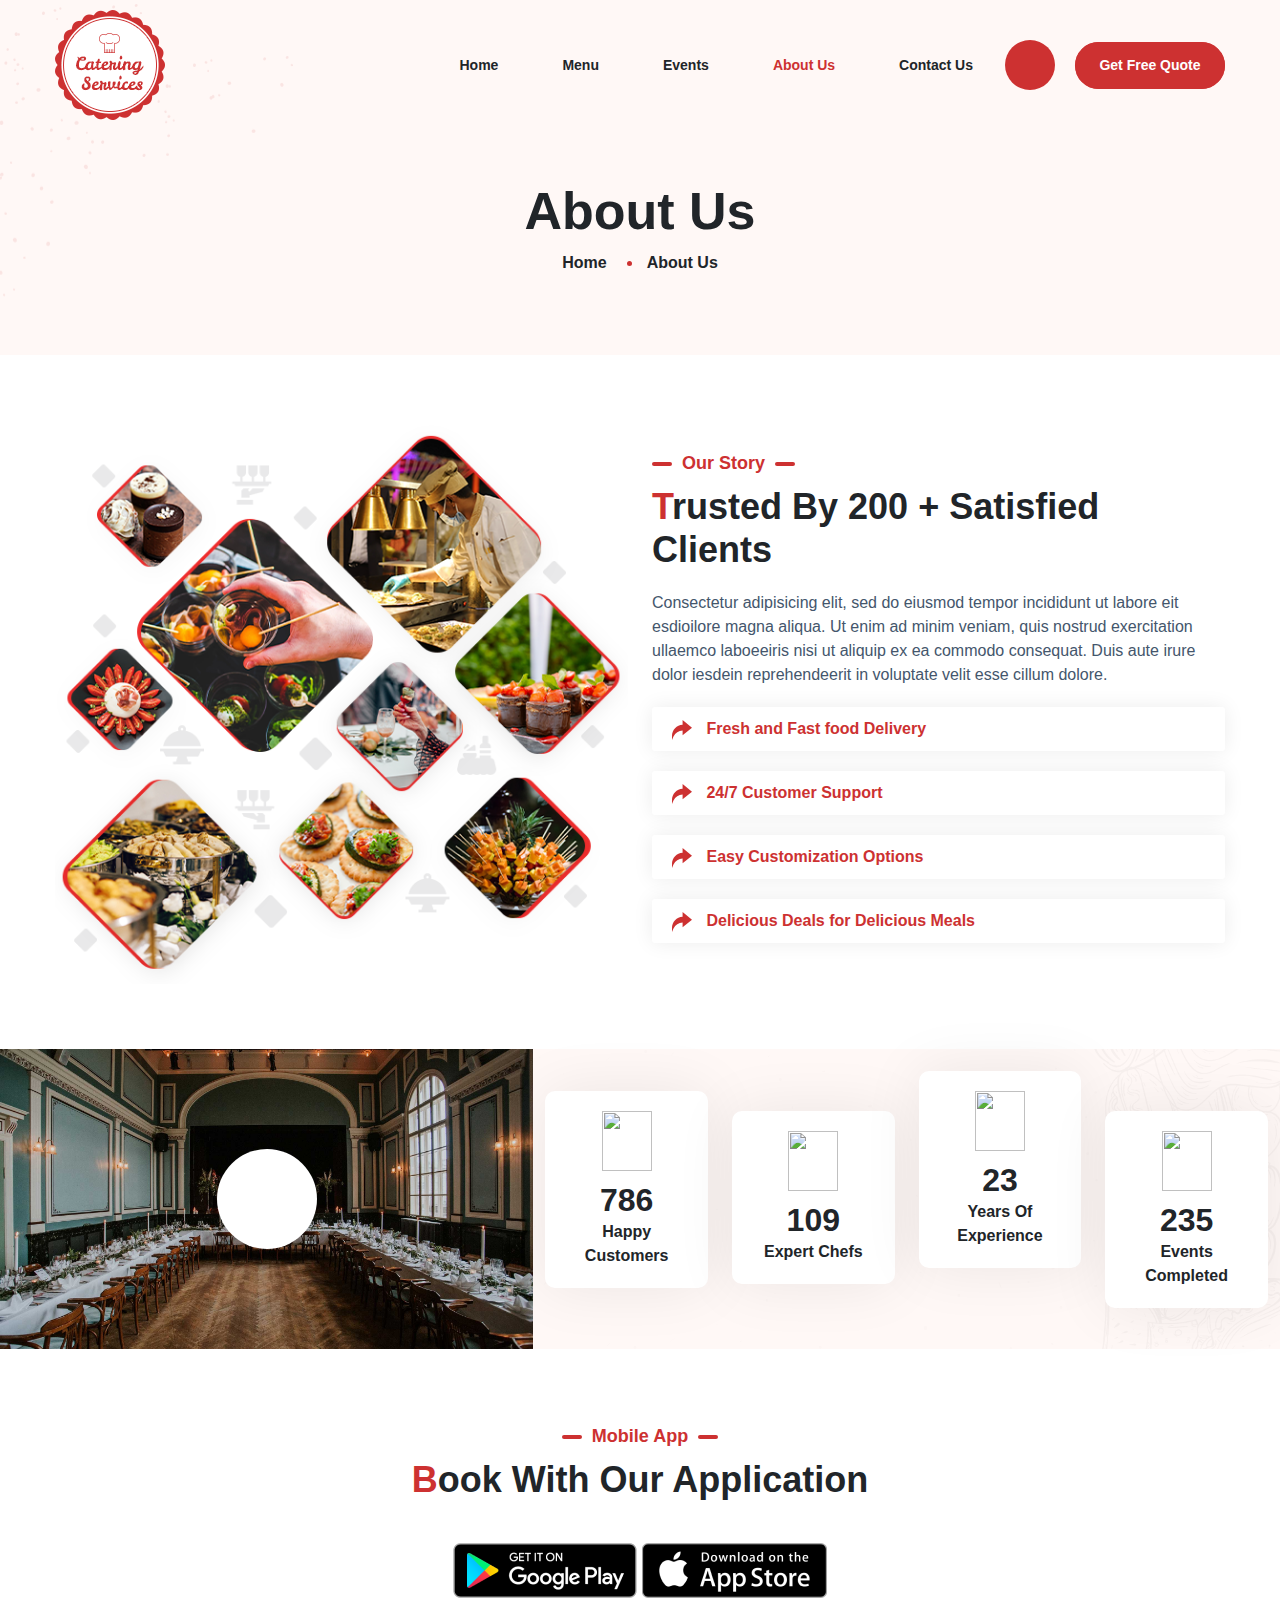
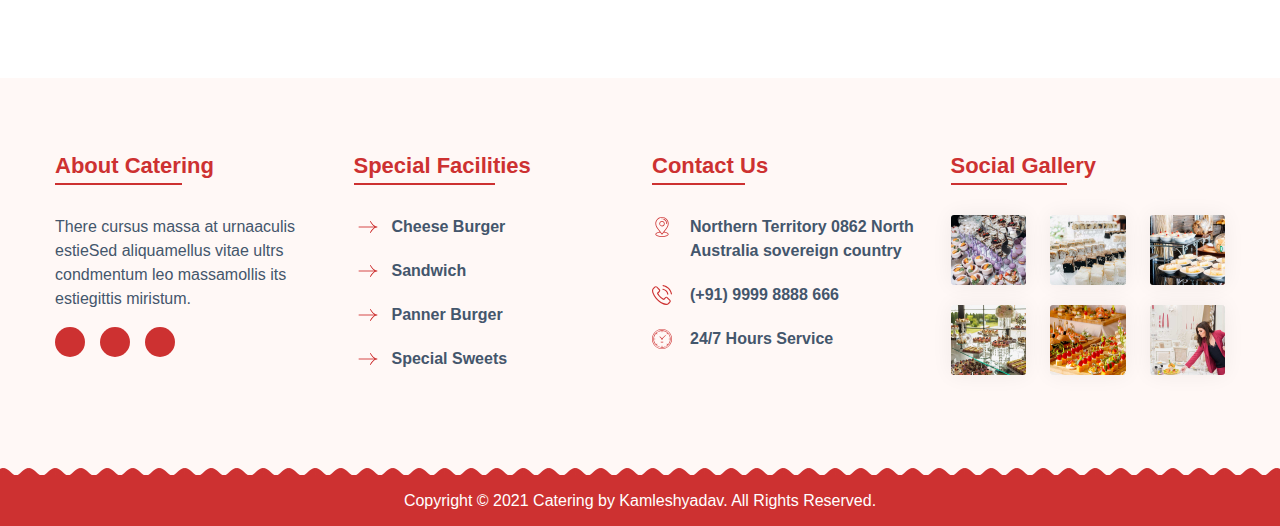
==== about.html @ a08951d5 "undo" ====
<!DOCTYPE html>
<!--
Template Name: Catering HTML Template 
Version: 1.0.0
Author: Kamleshyadav
Website: https://www.pixelnx.com/
Purchase: http://themeforest.net/user/kamleshyadav
-->
<!--[if IE 8]> <html lang="en" class="ie8 no-js"> <![endif]-->
<!--[if IE 9]> <html lang="en" class="ie9 no-js"> <![endif]-->
<!--[if !IE]><!-->
<html lang="zxx">
  <!--<![endif]-->
  <!-- Begin Head -->

  <!-- Mirrored from kamleshyadav.com/html/catering/catering/main/about.html by HTTrack Website Copier/3.x [XR&CO'2017], Mon, 31 Jul 2023 21:45:36 GMT -->
  <head>
    <meta charset="utf-8" />
    <meta
      name="viewport"
      content="width=device-width, initial-scale=1, shrink-to-fit=no"
    />
    <link rel="stylesheet" href="../assets/css/animate.css" />
    <link rel="stylesheet" href="../assets/css/bootstrap.min.css" />
    <link rel="stylesheet" href="../assets/css/magnific-popup.min.css" />
    <link rel="stylesheet" href="../assets/css/nice-select.min.css" />
    <link rel="stylesheet" href="../assets/css/font-awesome.css" />
    <link rel="stylesheet" href="../assets/css/swiper.min.css" />
    <link rel="stylesheet" href="../assets/css/font.css" />
    <link rel="stylesheet" href="../assets/css/main-style.css" />

    <link rel="stylesheet" id="color-change" type="text/css" href="#" />

    <link
      rel="shortcut icon"
      type="image/ico"
      href="../../../../../external.html?link=http://kamleshyadav.com/html/catering/catering/assets/images/main/favicon.ico"
    />
    <title>Catering HTML Template</title>
  </head>

  <body>
    <!-- Preloader Start -->
    <div class="cat-preloader">
      <div class="cat-preloader-inner">
        <img src="../assets/images/main/loader.gif" alt="loader" />
      </div>
    </div>

    <!-- Search Box -->
    <div class="search-box">
      <div class="search-box-container">
        <a href="javascript:void(0);" class="close-btn">
          <svg
            viewBox="0 0 413.348 413.348"
            xmlns="../../../../../external.html?link=http://www.w3.org/2000/svg"
          >
            <path
              d="m413.348 24.354-24.354-24.354-182.32 182.32-182.32-182.32-24.354 24.354 182.32 182.32-182.32 182.32 24.354 24.354 182.32-182.32 182.32 182.32 24.354-24.354-182.32-182.32z"
            />
          </svg>
        </a>
        <div class="search-bar-inner">
          <input type="text" placeholder="Search here..." />
          <button type="submit"><i class="fa fa-search"></i></button>
        </div>
      </div>
    </div>

    <!-- Header Start -->
    <header>
      <div class="header-wrapper">
        <div class="container">
          <div class="row">
            <div class="col-xl-2 col-lg-3 col-md-3 col-sm-4 col-4">
              <div class="cat-logo-wrapper">
                <a href="index.html">
                  <img src="../assets/images/main/logo.png" alt="" />
                </a>
              </div>
            </div>
            <div class="col-xl-10 col-lg-9 col-md-9 col-sm-8 col-8">
              <div class="main-menu-container">
                <!-- Header Menus -->
                <div class="main-menu">
                  <ul>
                    <li>
                      <a href="index.html">Home</a>
                    </li>
                    <li>
                      <a href="menu.html">Menu</a>
                    </li>
                    <li><a href="event.html">Events</a></li>
                    <li><a href="about.html">About Us</a></li>
                    <!-- <li class="has-sub-menu">
                                        <a href="javascript:void(0);">Pages</a>
                                        <ul class="sub-menu">
                                            <li><a href="faq.html">Faq's</a></li>
                                            <li><a href="error.html">404</a></li>
                                        </ul>
                                    </li> -->
                    <li><a href="contact.html">Contact Us</a></li>
                  </ul>
                </div>
                <div class="menu-btn-wrap">
                  <a href="javascript:void(0);" class="search-btn">
                    <img
                      src="../../../../../external.html?link=http://kamleshyadav.com/html/catering/catering/assets/images/main/search.svg"
                      alt=""
                    />
                  </a>
                  <a href="javascript:void(0);" class="menu-btn">
                    <span></span>
                    <span></span>
                    <span></span>
                  </a>
                </div>
                <a href="contact.html" class="cat-btn header-btn">
                  Get Free Quote
                </a>
              </div>
            </div>
          </div>
        </div>
      </div>
    </header>

    <div class="cat-main-wrapper">
      <!-- Page Title Section -->
      <section class="cat-page-title-section">
        <div class="container">
          <div class="row">
            <div class="col-xl-12 col-lg-12 col-md-12 col-sm-12 col-12">
              <div class="cat-page-title">
                <h1>About Us</h1>
                <ul>
                  <li>
                    <a href="index.html">Home</a>
                  </li>
                  <li>About Us</li>
                </ul>
              </div>
            </div>
          </div>
        </div>
      </section>

      <!-- Story -->
      <section class="cat-about-wrapper cat-section-spacer">
        <div class="container">
          <div class="row align-items-center">
            <div class="col-xl-6 col-lg-6 col-md-12 col-sm-12 col-12">
              <div class="cat-story-img">
                <img src="../assets/images/main/story.png" alt="" />
              </div>
            </div>
            <div class="col-xl-6 col-lg-6 col-md-12 col-sm-12 col-12">
              <div class="cat-story-info">
                <div class="cat-heading-wrapper">
                  <h4>Our Story</h4>
                  <h2>Trusted By 200 + satisfied clients</h2>
                </div>
                <p class="mb-3">
                  Consectetur adipisicing elit, sed do eiusmod tempor incididunt
                  ut labore eit esdioilore magna aliqua. Ut enim ad minim
                  veniam, quis nostrud exercitation ullaemco laboeeiris nisi ut
                  aliquip ex ea commodo consequat. Duis aute irure dolor iesdein
                  reprehendeerit in voluptate velit esse cillum dolore.
                </p>
                <ul class="cat-story-list">
                  <li>
                    <span>
                      <svg
                        enable-background="new 0 0 512 512"
                        viewBox="0 0 512 512"
                        xmlns="../../../../../external.html?link=http://www.w3.org/2000/svg"
                      >
                        <g>
                          <path
                            d="m271.176 121.396c-150.205 7.822-271 132.495-271 284.604v106l37.925-88.29c44.854-89.692 133.847-147.041 233.075-152.314v121.318l240.648-196.714-240.648-196z"
                          />
                        </g>
                      </svg>
                    </span>
                    Fresh and Fast food Delivery
                  </li>
                  <li>
                    <span>
                      <svg
                        enable-background="new 0 0 512 512"
                        viewBox="0 0 512 512"
                        xmlns="../../../../../external.html?link=http://www.w3.org/2000/svg"
                      >
                        <g>
                          <path
                            d="m271.176 121.396c-150.205 7.822-271 132.495-271 284.604v106l37.925-88.29c44.854-89.692 133.847-147.041 233.075-152.314v121.318l240.648-196.714-240.648-196z"
                          />
                        </g>
                      </svg>
                    </span>
                    24/7 Customer Support
                  </li>
                  <li>
                    <span>
                      <svg
                        enable-background="new 0 0 512 512"
                        viewBox="0 0 512 512"
                        xmlns="../../../../../external.html?link=http://www.w3.org/2000/svg"
                      >
                        <g>
                          <path
                            d="m271.176 121.396c-150.205 7.822-271 132.495-271 284.604v106l37.925-88.29c44.854-89.692 133.847-147.041 233.075-152.314v121.318l240.648-196.714-240.648-196z"
                          />
                        </g>
                      </svg>
                    </span>
                    Easy Customization Options
                  </li>
                  <li>
                    <span>
                      <svg
                        enable-background="new 0 0 512 512"
                        viewBox="0 0 512 512"
                        xmlns="../../../../../external.html?link=http://www.w3.org/2000/svg"
                      >
                        <g>
                          <path
                            d="m271.176 121.396c-150.205 7.822-271 132.495-271 284.604v106l37.925-88.29c44.854-89.692 133.847-147.041 233.075-152.314v121.318l240.648-196.714-240.648-196z"
                          />
                        </g>
                      </svg>
                    </span>
                    Delicious Deals for Delicious Meals
                  </li>
                </ul>
              </div>
            </div>
          </div>
        </div>
      </section>

      <!-- Video -->
      <section class="cat-video-wrapper has-bg">
        <div class="container-fluid">
          <div class="row align-items-center">
            <div class="col-xl-5 col-lg-5 col-md-12 col-sm-12 col-12 p-0">
              <div class="cat-story-video cat-main-video">
                <img
                  class="video-img"
                  src="../assets/images/main/banner-bg.jpg"
                  alt=""
                />
                <div class="cat-play-btn">
                  <a
                    class="popup-youtube"
                    rel="external"
                    href="../../../../../external.html?link=https://www.youtube.com/watch?v=jKabrDJW2EU"
                  >
                    <i class="fa fa-play" aria-hidden="true"></i>
                  </a>
                  <div class="btn-wave"></div>
                </div>
              </div>
            </div>
            <div class="col-xl-7 col-lg-7 col-md-12 col-sm-12 col-12">
              <div class="cat-counter-info">
                <div class="cat-counter-wrap">
                  <div class="row">
                    <div
                      class="col-xl-3 col-lg-6 col-md-6 col-sm-6 col-6 counter1"
                    >
                      <div class="cat-counter-section">
                        <div class="cat-counter-section-inner">
                          <span>
                            <img
                              src="../../../../../external.html?link=http://kamleshyadav.com/html/catering/catering/assets/images/main/c1.svg"
                              alt=""
                            />
                          </span>
                          <h4>786</h4>
                          <p>Happy Customers</p>
                        </div>
                      </div>
                    </div>
                    <div
                      class="col-xl-3 col-lg-6 col-md-6 col-sm-6 col-6 counter2"
                    >
                      <div class="cat-counter-section">
                        <div class="cat-counter-section-inner">
                          <span>
                            <img
                              src="../../../../../external.html?link=http://kamleshyadav.com/html/catering/catering/assets/images/main/c2.svg"
                              alt=""
                            />
                          </span>
                          <h4>109</h4>
                          <p>Expert Chefs</p>
                        </div>
                      </div>
                    </div>
                    <div
                      class="col-xl-3 col-lg-6 col-md-6 col-sm-6 col-6 counter3"
                    >
                      <div class="cat-counter-section">
                        <div class="cat-counter-section-inner">
                          <span>
                            <img
                              src="../../../../../external.html?link=http://kamleshyadav.com/html/catering/catering/assets/images/main/c3.svg"
                              alt=""
                            />
                          </span>
                          <h4>23</h4>
                          <p>Years Of Experience</p>
                        </div>
                      </div>
                    </div>
                    <div
                      class="col-xl-3 col-lg-6 col-md-6 col-sm-6 col-6 counter4"
                    >
                      <div class="cat-counter-section">
                        <div class="cat-counter-section-inner">
                          <span>
                            <img
                              src="../../../../../external.html?link=http://kamleshyadav.com/html/catering/catering/assets/images/main/c4.svg"
                              alt=""
                            />
                          </span>
                          <h4>235</h4>
                          <p>Events Completed</p>
                        </div>
                      </div>
                    </div>
                  </div>
                </div>
              </div>
            </div>
          </div>
        </div>
      </section>

      <!-- Mobile App Section -->
      <section class="cat-mobile-section cat-section-spacer-equal relative">
        <div class="top-left-shap bouncing">
          <img src="../assets/images/main/shap/03.png" alt="" />
        </div>
        <div class="top-right-shap bouncing">
          <img src="../assets/images/main/shap/01.png" alt="" />
        </div>
        <div class="container">
          <div class="row">
            <div class="col-xl-12 col-lg-12 col-md-12 col-sm-12 col-12">
              <div class="cat-heading-wrapper">
                <h4>Mobile App</h4>
                <h2>Book With Our Application</h2>
              </div>
            </div>
            <div class="col-xl-12 col-lg-12 col-md-12 col-sm-12 col-12">
              <div class="cat-monile-app-info">
                <div class="cat-store-imgs">
                  <img src="../assets/images/main/playstore.png" alt="" />
                  <img src="../assets/images/main/apple.png" alt="" />
                </div>
              </div>
            </div>
          </div>
        </div>
      </section>
    </div>

    <footer class="main-footer">
      <div class="cat-footer-wrapper relative">
        <div class="top-left-shap bouncing">
          <img src="../assets/images/main/shap/02.png" alt="" />
        </div>
        <div class="top-right-shap bouncing">
          <img src="../assets/images/main/shap/04.png" alt="" />
        </div>
        <div class="container">
          <div class="row">
            <div class="col-xl-3 col-lg-3 col-md-6 col-12">
              <div class="cat-widget cat-foot-about">
                <h4 class="footer-title">About Catering</h4>
                <p>
                  There cursus massa at urnaaculis estieSed aliquamellus vitae
                  ultrs condmentum leo massamollis its estiegittis miristum.
                </p>
                <ul class="cat-footer-social">
                  <li>
                    <a href="javascript:void(0);"
                      ><i class="fa fa-facebook-f"></i
                    ></a>
                  </li>
                  <li>
                    <a href="javascript:void(0);"
                      ><i class="fa fa-twitter"></i
                    ></a>
                  </li>
                  <li>
                    <a href="javascript:void(0);"
                      ><i class="fa fa-instagram"></i
                    ></a>
                  </li>
                </ul>
              </div>
            </div>
            <div class="col-xl-3 col-lg-3 col-md-6 col-12">
              <div class="cat-widget cat-foot-menu">
                <h4 class="footer-title">Special Facilities</h4>
                <div class="footer-menu">
                  <ul>
                    <li>
                      <a href="javascript:void(0);">
                        <span>
                          <svg
                            xmlns="http://www.w3.org/2000/svg"
                            xmlns:xlink="http://www.w3.org/1999/xlink"
                            x="0px"
                            y="0px"
                            width="28"
                            height="18"
                            viewBox="0 0 28 18"
                            xml:space="preserve"
                          >
                            <path
                              d="M27.6,8.5c-5.5,0-9.5-8.1-9.5-8.2C17.9,0,17.7,0,17.5,0.1c-0.2,0.1-0.3,0.4-0.1,0.7c0.1,0.3,2.7,5.5,6.7,7.7H0.4C0.2,8.5,0,8.7,0,9c0,0.3,0.2,0.5,0.4,0.5h23.7c-4,2.2-6.6,7.4-6.7,7.7c-0.1,0.2,0,0.5,0.1,0.7c0.2,0.1,0.4,0.1,0.6-0.2c0-0.1,4.1-8.2,9.5-8.2C27.8,9.5,28,9.3,28,9C28,8.7,27.8,8.5,27.6,8.5z"
                            ></path>
                            <path
                              d="M27.6,8.5c-5.5,0-9.5-8.1-9.5-8.2C17.9,0,17.7,0,17.5,0.1c-0.2,0.1-0.3,0.4-0.1,0.7c0.1,0.3,2.7,5.5,6.7,7.7H0.4C0.2,8.5,0,8.7,0,9c0,0.3,0.2,0.5,0.4,0.5h23.7c-4,2.2-6.6,7.4-6.7,7.7c-0.1,0.2,0,0.5,0.1,0.7c0.2,0.1,0.4,0.1,0.6-0.2c0-0.1,4.1-8.2,9.5-8.2C27.8,9.5,28,9.3,28,9C28,8.7,27.8,8.5,27.6,8.5z"
                            ></path>
                          </svg>
                        </span>
                        <p>Cheese Burger</p>
                      </a>
                    </li>
                    <li>
                      <a href="javascript:void(0);">
                        <span>
                          <svg
                            xmlns="http://www.w3.org/2000/svg"
                            xmlns:xlink="http://www.w3.org/1999/xlink"
                            x="0px"
                            y="0px"
                            width="28"
                            height="18"
                            viewBox="0 0 28 18"
                            xml:space="preserve"
                          >
                            <path
                              d="M27.6,8.5c-5.5,0-9.5-8.1-9.5-8.2C17.9,0,17.7,0,17.5,0.1c-0.2,0.1-0.3,0.4-0.1,0.7c0.1,0.3,2.7,5.5,6.7,7.7H0.4C0.2,8.5,0,8.7,0,9c0,0.3,0.2,0.5,0.4,0.5h23.7c-4,2.2-6.6,7.4-6.7,7.7c-0.1,0.2,0,0.5,0.1,0.7c0.2,0.1,0.4,0.1,0.6-0.2c0-0.1,4.1-8.2,9.5-8.2C27.8,9.5,28,9.3,28,9C28,8.7,27.8,8.5,27.6,8.5z"
                            ></path>
                            <path
                              d="M27.6,8.5c-5.5,0-9.5-8.1-9.5-8.2C17.9,0,17.7,0,17.5,0.1c-0.2,0.1-0.3,0.4-0.1,0.7c0.1,0.3,2.7,5.5,6.7,7.7H0.4C0.2,8.5,0,8.7,0,9c0,0.3,0.2,0.5,0.4,0.5h23.7c-4,2.2-6.6,7.4-6.7,7.7c-0.1,0.2,0,0.5,0.1,0.7c0.2,0.1,0.4,0.1,0.6-0.2c0-0.1,4.1-8.2,9.5-8.2C27.8,9.5,28,9.3,28,9C28,8.7,27.8,8.5,27.6,8.5z"
                            ></path>
                          </svg>
                        </span>
                        <p>Sandwich</p>
                      </a>
                    </li>
                    <li>
                      <a href="javascript:void(0);">
                        <span>
                          <svg
                            xmlns="http://www.w3.org/2000/svg"
                            xmlns:xlink="http://www.w3.org/1999/xlink"
                            x="0px"
                            y="0px"
                            width="28"
                            height="18"
                            viewBox="0 0 28 18"
                            xml:space="preserve"
                          >
                            <path
                              d="M27.6,8.5c-5.5,0-9.5-8.1-9.5-8.2C17.9,0,17.7,0,17.5,0.1c-0.2,0.1-0.3,0.4-0.1,0.7c0.1,0.3,2.7,5.5,6.7,7.7H0.4C0.2,8.5,0,8.7,0,9c0,0.3,0.2,0.5,0.4,0.5h23.7c-4,2.2-6.6,7.4-6.7,7.7c-0.1,0.2,0,0.5,0.1,0.7c0.2,0.1,0.4,0.1,0.6-0.2c0-0.1,4.1-8.2,9.5-8.2C27.8,9.5,28,9.3,28,9C28,8.7,27.8,8.5,27.6,8.5z"
                            ></path>
                            <path
                              d="M27.6,8.5c-5.5,0-9.5-8.1-9.5-8.2C17.9,0,17.7,0,17.5,0.1c-0.2,0.1-0.3,0.4-0.1,0.7c0.1,0.3,2.7,5.5,6.7,7.7H0.4C0.2,8.5,0,8.7,0,9c0,0.3,0.2,0.5,0.4,0.5h23.7c-4,2.2-6.6,7.4-6.7,7.7c-0.1,0.2,0,0.5,0.1,0.7c0.2,0.1,0.4,0.1,0.6-0.2c0-0.1,4.1-8.2,9.5-8.2C27.8,9.5,28,9.3,28,9C28,8.7,27.8,8.5,27.6,8.5z"
                            ></path>
                          </svg>
                        </span>
                        <p>Panner Burger</p>
                      </a>
                    </li>
                    <li>
                      <a href="javascript:void(0);">
                        <span>
                          <svg
                            xmlns="http://www.w3.org/2000/svg"
                            xmlns:xlink="http://www.w3.org/1999/xlink"
                            x="0px"
                            y="0px"
                            width="28"
                            height="18"
                            viewBox="0 0 28 18"
                            xml:space="preserve"
                          >
                            <path
                              d="M27.6,8.5c-5.5,0-9.5-8.1-9.5-8.2C17.9,0,17.7,0,17.5,0.1c-0.2,0.1-0.3,0.4-0.1,0.7c0.1,0.3,2.7,5.5,6.7,7.7H0.4C0.2,8.5,0,8.7,0,9c0,0.3,0.2,0.5,0.4,0.5h23.7c-4,2.2-6.6,7.4-6.7,7.7c-0.1,0.2,0,0.5,0.1,0.7c0.2,0.1,0.4,0.1,0.6-0.2c0-0.1,4.1-8.2,9.5-8.2C27.8,9.5,28,9.3,28,9C28,8.7,27.8,8.5,27.6,8.5z"
                            ></path>
                            <path
                              d="M27.6,8.5c-5.5,0-9.5-8.1-9.5-8.2C17.9,0,17.7,0,17.5,0.1c-0.2,0.1-0.3,0.4-0.1,0.7c0.1,0.3,2.7,5.5,6.7,7.7H0.4C0.2,8.5,0,8.7,0,9c0,0.3,0.2,0.5,0.4,0.5h23.7c-4,2.2-6.6,7.4-6.7,7.7c-0.1,0.2,0,0.5,0.1,0.7c0.2,0.1,0.4,0.1,0.6-0.2c0-0.1,4.1-8.2,9.5-8.2C27.8,9.5,28,9.3,28,9C28,8.7,27.8,8.5,27.6,8.5z"
                            ></path>
                          </svg>
                        </span>
                        <p>Special Sweets</p>
                      </a>
                    </li>
                  </ul>
                </div>
              </div>
            </div>
            <div class="col-xl-3 col-lg-3 col-md-6 col-12">
              <div class="cat-widget cat-foot-menu">
                <h4 class="footer-title">Contact Us</h4>
                <div class="footer-menu contact-menu">
                  <ul>
                    <li>
                      <a href="javascript:void(0);">
                        <span>
                          <svg
                            version="1.1"
                            xmlns="http://www.w3.org/2000/svg"
                            xmlns:xlink="http://www.w3.org/1999/xlink"
                            x="0px"
                            y="0px"
                            viewBox="0 0 511.999 511.999"
                            xml:space="preserve"
                          >
                            <g>
                              <g>
                                <path
                                  d="M256.98,40.005c-5.53-0.04-10.04,4.41-10.08,9.93c-0.04,5.52,4.4,10.03,9.93,10.07c5.52,0.04,10.03-4.4,10.07-9.92
                                                                C266.94,44.565,262.5,40.055,256.98,40.005z"
                                />
                              </g>
                            </g>
                            <g>
                              <g>
                                <path
                                  d="M256.525,100.004c-38.611-0.274-70.232,30.875-70.524,69.474c-0.291,38.597,30.875,70.233,69.474,70.524
                                                                c0.179,0.001,0.357,0.002,0.536,0.002c38.353,0,69.698-31.056,69.988-69.476C326.29,131.933,295.125,100.295,256.525,100.004z
                                                                 M256.009,220.005c-0.126,0-0.258-0.001-0.384-0.002c-27.571-0.208-49.833-22.806-49.625-50.375
                                                                c0.207-27.445,22.595-49.627,49.991-49.627c0.126,0,0.258,0.001,0.384,0.002c27.571,0.208,49.833,22.806,49.625,50.375
                                                                C305.792,197.823,283.405,220.005,256.009,220.005z"
                                />
                              </g>
                            </g>
                            <g>
                              <g>
                                <path
                                  d="M299.631,47.589c-5.202-1.846-10.921,0.879-12.767,6.085c-1.845,5.206,0.88,10.921,6.085,12.767
                                                                c44.047,15.611,73.402,57.562,73.05,104.389c-0.041,5.522,4.402,10.033,9.925,10.075c0.025,0,0.051,0,0.077,0
                                                                c5.486,0,9.956-4.428,9.998-9.925C386.415,115.633,351.706,66.046,299.631,47.589z"
                                />
                              </g>
                            </g>
                            <g>
                              <g>
                                <path
                                  d="M317.357,376.442c66.513-85.615,108.08-130.26,108.641-205.164C426.702,77.035,350.22,0,255.984,0
                                                                C162.848,0,86.71,75.428,86.002,168.728c-0.572,76.935,41.767,121.519,108.739,207.7C128.116,386.384,86.002,411.401,86.002,442
                                                                c0,20.497,18.946,38.89,53.349,51.79c31.313,11.742,72.74,18.209,116.649,18.209s85.336-6.467,116.649-18.209
                                                                c34.403-12.901,53.349-31.294,53.349-51.791C425.998,411.417,383.923,386.406,317.357,376.442z M106.001,168.879
                                                                C106.625,86.55,173.8,20,255.986,20c83.159,0,150.633,67.988,150.013,151.129c-0.532,71.134-44.614,114.971-114.991,206.714
                                                                c-12.553,16.356-24.081,31.82-34.993,46.947c-10.88-15.136-22.178-30.323-34.919-46.953
                                                                C147.81,282.253,105.459,241.729,106.001,168.879z M256,492c-85.851,0-149.999-26.397-149.999-50
                                                                c0-17.504,38.348-39.616,102.826-47.273c14.253,18.701,26.749,35.691,39.005,53.043c1.872,2.65,4.914,4.228,8.159,4.23
                                                                c0.003,0,0.006,0,0.009,0c3.242,0,6.283-1.572,8.158-4.217c12.14-17.126,24.978-34.535,39.109-53.045
                                                                c64.418,7.665,102.732,29.77,102.732,47.263C405.998,465.603,341.851,492,256,492z"
                                />
                              </g>
                            </g>
                          </svg>
                        </span>
                        <p>
                          Northern Territory 0862 North Australia sovereign
                          country
                        </p>
                      </a>
                    </li>

                    <li>
                      <a href="javascript:void(0);">
                        <span>
                          <svg
                            version="1.1"
                            xmlns="http://www.w3.org/2000/svg"
                            xmlns:xlink="http://www.w3.org/1999/xlink"
                            x="0px"
                            y="0px"
                            viewBox="0 0 473.806 473.806"
                            xml:space="preserve"
                          >
                            <g>
                              <g>
                                <path
                                  d="M374.456,293.506c-9.7-10.1-21.4-15.5-33.8-15.5c-12.3,0-24.1,5.3-34.2,15.4l-31.6,31.5c-2.6-1.4-5.2-2.7-7.7-4
                                                                c-3.6-1.8-7-3.5-9.9-5.3c-29.6-18.8-56.5-43.3-82.3-75c-12.5-15.8-20.9-29.1-27-42.6c8.2-7.5,15.8-15.3,23.2-22.8
                                                                c2.8-2.8,5.6-5.7,8.4-8.5c21-21,21-48.2,0-69.2l-27.3-27.3c-3.1-3.1-6.3-6.3-9.3-9.5c-6-6.2-12.3-12.6-18.8-18.6
                                                                c-9.7-9.6-21.3-14.7-33.5-14.7s-24,5.1-34,14.7c-0.1,0.1-0.1,0.1-0.2,0.2l-34,34.3c-12.8,12.8-20.1,28.4-21.7,46.5
                                                                c-2.4,29.2,6.2,56.4,12.8,74.2c16.2,43.7,40.4,84.2,76.5,127.6c43.8,52.3,96.5,93.6,156.7,122.7c23,10.9,53.7,23.8,88,26
                                                                c2.1,0.1,4.3,0.2,6.3,0.2c23.1,0,42.5-8.3,57.7-24.8c0.1-0.2,0.3-0.3,0.4-0.5c5.2-6.3,11.2-12,17.5-18.1c4.3-4.1,8.7-8.4,13-12.9
                                                                c9.9-10.3,15.1-22.3,15.1-34.6c0-12.4-5.3-24.3-15.4-34.3L374.456,293.506z M410.256,398.806
                                                                C410.156,398.806,410.156,398.906,410.256,398.806c-3.9,4.2-7.9,8-12.2,12.2c-6.5,6.2-13.1,12.7-19.3,20
                                                                c-10.1,10.8-22,15.9-37.6,15.9c-1.5,0-3.1,0-4.6-0.1c-29.7-1.9-57.3-13.5-78-23.4c-56.6-27.4-106.3-66.3-147.6-115.6
                                                                c-34.1-41.1-56.9-79.1-72-119.9c-9.3-24.9-12.7-44.3-11.2-62.6c1-11.7,5.5-21.4,13.8-29.7l34.1-34.1c4.9-4.6,10.1-7.1,15.2-7.1
                                                                c6.3,0,11.4,3.8,14.6,7c0.1,0.1,0.2,0.2,0.3,0.3c6.1,5.7,11.9,11.6,18,17.9c3.1,3.2,6.3,6.4,9.5,9.7l27.3,27.3
                                                                c10.6,10.6,10.6,20.4,0,31c-2.9,2.9-5.7,5.8-8.6,8.6c-8.4,8.6-16.4,16.6-25.1,24.4c-0.2,0.2-0.4,0.3-0.5,0.5
                                                                c-8.6,8.6-7,17-5.2,22.7c0.1,0.3,0.2,0.6,0.3,0.9c7.1,17.2,17.1,33.4,32.3,52.7l0.1,0.1c27.6,34,56.7,60.5,88.8,80.8
                                                                c4.1,2.6,8.3,4.7,12.3,6.7c3.6,1.8,7,3.5,9.9,5.3c0.4,0.2,0.8,0.5,1.2,0.7c3.4,1.7,6.6,2.5,9.9,2.5c8.3,0,13.5-5.2,15.2-6.9
                                                                l34.2-34.2c3.4-3.4,8.8-7.5,15.1-7.5c6.2,0,11.3,3.9,14.4,7.3c0.1,0.1,0.1,0.1,0.2,0.2l55.1,55.1
                                                                C420.456,377.706,420.456,388.206,410.256,398.806z"
                                />
                                <path
                                  d="M256.056,112.706c26.2,4.4,50,16.8,69,35.8s31.3,42.8,35.8,69c1.1,6.6,6.8,11.2,13.3,11.2c0.8,0,1.5-0.1,2.3-0.2
                                                                c7.4-1.2,12.3-8.2,11.1-15.6c-5.4-31.7-20.4-60.6-43.3-83.5s-51.8-37.9-83.5-43.3c-7.4-1.2-14.3,3.7-15.6,11
                                                                S248.656,111.506,256.056,112.706z"
                                />
                                <path
                                  d="M473.256,209.006c-8.9-52.2-33.5-99.7-71.3-137.5s-85.3-62.4-137.5-71.3c-7.3-1.3-14.2,3.7-15.5,11
                                                                c-1.2,7.4,3.7,14.3,11.1,15.6c46.6,7.9,89.1,30,122.9,63.7c33.8,33.8,55.8,76.3,63.7,122.9c1.1,6.6,6.8,11.2,13.3,11.2
                                                                c0.8,0,1.5-0.1,2.3-0.2C469.556,223.306,474.556,216.306,473.256,209.006z"
                                />
                              </g>
                            </g>
                          </svg>
                        </span>
                        <p>(+91) 9999 8888 666</p>
                      </a>
                    </li>

                    <li>
                      <a href="javascript:void(0);">
                        <span>
                          <svg
                            enable-background="new 0 0 512 512"
                            viewBox="0 0 512 512"
                            xmlns="../../../../../external.html?link=http://www.w3.org/2000/svg"
                          >
                            <g>
                              <path
                                d="m437.02 74.98c-48.353-48.351-112.64-74.98-181.02-74.98s-132.668 26.629-181.02 74.98c-48.351 48.352-74.98 112.64-74.98 181.02s26.629 132.668 74.98 181.02c48.352 48.351 112.64 74.98 181.02 74.98s132.667-26.629 181.02-74.98c48.351-48.352 74.98-112.64 74.98-181.02s-26.629-132.668-74.98-181.02zm-10.607 351.433c-45.519 45.519-106.039 70.587-170.413 70.587s-124.894-25.068-170.413-70.587-70.587-106.039-70.587-170.413 25.068-124.894 70.587-170.413 106.039-70.587 170.413-70.587 124.894 25.068 170.413 70.587 70.587 106.039 70.587 170.413-25.068 124.894-70.587 170.413z"
                              />
                              <path
                                d="m336.118 445.661c-23.082 9.763-47.478 15.131-72.618 16.024v-26.289c0-4.142-3.358-7.5-7.5-7.5s-7.5 3.358-7.5 7.5v26.286c-51.103-1.84-97.511-22.395-132.569-55.007l18.52-18.52c2.929-2.929 2.929-7.678 0-10.607s-7.678-2.929-10.607 0l-18.52 18.52c-32.612-35.057-53.166-81.465-55.006-132.568h26.287c4.142 0 7.5-3.358 7.5-7.5s-3.358-7.5-7.5-7.5h-26.29c1.802-49.93 21.536-96.786 54.925-132.654l18.605 18.605c1.464 1.465 3.384 2.197 5.303 2.197s3.839-.732 5.303-2.196c2.929-2.929 2.929-7.678 0-10.607l-18.599-18.599c8.259-7.67 17.194-14.736 26.785-21.076 3.455-2.284 4.404-6.937 2.12-10.393-2.285-3.455-6.937-4.405-10.392-2.12-62.115 41.064-99.198 109.978-99.198 184.343 0 58.987 22.971 114.443 64.681 156.153s97.166 64.681 156.153 64.681c29.809 0 58.73-5.84 85.96-17.357 3.815-1.614 5.6-6.014 3.986-9.829-1.614-3.816-6.015-5.601-9.829-3.987z"
                              />
                              <path
                                d="m412.153 99.847c-41.71-41.71-97.166-64.68-156.153-64.68-32.955 0-64.66 7.086-94.235 21.06-3.745 1.77-5.347 6.24-3.577 9.985 1.769 3.746 6.24 5.346 9.985 3.577 25.305-11.957 52.295-18.485 80.327-19.474v26.289c0 4.142 3.358 7.5 7.5 7.5s7.5-3.358 7.5-7.5v-26.286c51.103 1.84 97.511 22.395 132.569 55.007l-18.52 18.52c-2.929 2.929-2.929 7.678 0 10.607 1.464 1.464 3.384 2.196 5.303 2.196s3.839-.732 5.303-2.197l18.52-18.52c32.613 35.058 53.167 81.466 55.007 132.569h-26.287c-4.142 0-7.5 3.358-7.5 7.5s3.358 7.5 7.5 7.5h26.291c-1.216 33.407-10.521 66.086-27.119 94.949-7.819 13.598-17.188 26.234-27.834 37.678l-18.578-18.579c-2.929-2.929-7.678-2.929-10.607 0s-2.929 7.678 0 10.607l18.574 18.574c-10.23 9.517-21.409 18.026-33.396 25.31-3.54 2.151-4.666 6.764-2.515 10.304 1.412 2.323 3.883 3.607 6.417 3.606 1.327 0 2.67-.352 3.887-1.091 31.843-19.349 58.489-46.643 77.055-78.931 19.144-33.293 29.263-71.305 29.263-109.927 0-58.987-22.97-114.443-64.68-156.153z"
                              />
                              <path
                                d="m341.555 156.945-75.861 75.861c-2.937-1.408-6.225-2.199-9.694-2.199s-6.757.79-9.695 2.199l-41.056-41.055c-2.929-2.929-7.678-2.929-10.606 0-2.929 2.929-2.929 7.678 0 10.606l41.056 41.055c-1.409 2.938-2.199 6.225-2.199 9.695 0 12.407 10.093 22.5 22.5 22.5s22.5-10.094 22.5-22.5c0-3.469-.79-6.757-2.199-9.695l75.861-75.861c2.929-2.929 2.929-7.678 0-10.607-2.929-2.928-7.678-2.928-10.607.001zm-85.555 103.662c-4.136 0-7.5-3.365-7.5-7.5s3.364-7.5 7.5-7.5 7.5 3.365 7.5 7.5c0 4.136-3.364 7.5-7.5 7.5z"
                              />
                              <path
                                d="m282.5 342.5c4.142 0 7.5-3.358 7.5-7.5s-3.358-7.5-7.5-7.5h-53c-4.142 0-7.5 3.358-7.5 7.5s3.358 7.5 7.5 7.5z"
                              />
                            </g>
                          </svg>
                        </span>
                        <p>24/7 Hours Service</p>
                      </a>
                    </li>
                  </ul>
                </div>
              </div>
            </div>
            <div class="col-xl-3 col-lg-3 col-md-6 col-12">
              <div class="cat-widget cat-foot-menu">
                <h4 class="footer-title">Social Gallery</h4>
                <div class="insta-picture">
                  <div class="row">
                    <div class="col-md-4 col-sm-4 col-4">
                      <div class="footer-img">
                        <a href="javascript:void(0);">
                          <img
                            src="../assets/images/main/event/01.jpg"
                            alt=""
                          />
                        </a>
                      </div>
                    </div>
                    <div class="col-md-4 col-sm-4 col-4">
                      <div class="footer-img">
                        <a href="javascript:void(0);">
                          <img
                            src="../assets/images/main/event/02.jpg"
                            alt=""
                          />
                        </a>
                      </div>
                    </div>
                    <div class="col-md-4 col-sm-4 col-4">
                      <div class="footer-img">
                        <a href="javascript:void(0);">
                          <img
                            src="../assets/images/main/event/03.jpg"
                            alt=""
                          />
                        </a>
                      </div>
                    </div>
                    <div class="col-md-4 col-sm-4 col-4">
                      <div class="footer-img">
                        <a href="javascript:void(0);">
                          <img
                            src="../assets/images/main/event/04.jpg"
                            alt=""
                          />
                        </a>
                      </div>
                    </div>
                    <div class="col-md-4 col-sm-4 col-4">
                      <div class="footer-img">
                        <a href="javascript:void(0);">
                          <img
                            src="../assets/images/main/event/05.jpg"
                            alt=""
                          />
                        </a>
                      </div>
                    </div>
                    <div class="col-md-4 col-sm-4 col-4">
                      <div class="footer-img">
                        <a href="javascript:void(0);">
                          <img
                            src="../assets/images/main/event/06.jpg"
                            alt=""
                          />
                        </a>
                      </div>
                    </div>
                  </div>
                </div>
              </div>
            </div>
          </div>
        </div>
      </div>
      <div class="cat-footer-copyright">
        <p>
          Copyright &copy; 2021 Catering by Kamleshyadav. All Rights Reserved.
        </p>
      </div>
    </footer>

    <!-- GO To Top -->
    <a href="javascript:void(0);" class="scroll-to-topp"
      ><span class="fa fa-angle-up"></span
    ></a>

    <!-- Script Start -->
    <script src="../assets/js/jquery.min.js"></script>
    <script src="../assets/js/popper.min.js"></script>
    <script src="../assets/js/bootstrap.min.js"></script>
    <script src="../assets/js/jquery.nice-select.min.js"></script>
    <script src="../assets/js/jquery.magnific-popup.min.js"></script>
    <script src="../assets/js/swiper.min.js"></script>
    <script src="../assets/js/jquery.mixitup.min.js"></script>
    <script src="../assets/js/main-custom.js"></script>
  </body>

  <!-- Mirrored from kamleshyadav.com/html/catering/catering/main/about.html by HTTrack Website Copier/3.x [XR&CO'2017], Mon, 31 Jul 2023 21:45:36 GMT -->
</html>
---- assets/css/font.css ----
/* cyrillic-ext */
@font-face {
  font-family: 'Nunito';
  font-style: normal;
  font-weight: 200;
  font-display: swap;
  src: url(../../../../../../external.html?link=https://fonts.gstatic.com/s/nunito/v16/XRXW3I6Li01BKofA-seUbOvISTs.woff2) format('woff2');
  unicode-range: U+0460-052F, U+1C80-1C88, U+20B4, U+2DE0-2DFF, U+A640-A69F, U+FE2E-FE2F;
}
/* cyrillic */
@font-face {
  font-family: 'Nunito';
  font-style: normal;
  font-weight: 200;
  font-display: swap;
  src: url(../../../../../../external.html?link=https://fonts.gstatic.com/s/nunito/v16/XRXW3I6Li01BKofA-seUZevISTs.woff2) format('woff2');
  unicode-range: U+0400-045F, U+0490-0491, U+04B0-04B1, U+2116;
}
/* vietnamese */
@font-face {
  font-family: 'Nunito';
  font-style: normal;
  font-weight: 200;
  font-display: swap;
  src: url(../../../../../../external.html?link=https://fonts.gstatic.com/s/nunito/v16/XRXW3I6Li01BKofA-seUbuvISTs.woff2) format('woff2');
  unicode-range: U+0102-0103, U+0110-0111, U+0128-0129, U+0168-0169, U+01A0-01A1, U+01AF-01B0, U+1EA0-1EF9, U+20AB;
}
/* latin-ext */
@font-face {
  font-family: 'Nunito';
  font-style: normal;
  font-weight: 200;
  font-display: swap;
  src: url(../../../../../../external.html?link=https://fonts.gstatic.com/s/nunito/v16/XRXW3I6Li01BKofA-seUb-vISTs.woff2) format('woff2');
  unicode-range: U+0100-024F, U+0259, U+1E00-1EFF, U+2020, U+20A0-20AB, U+20AD-20CF, U+2113, U+2C60-2C7F, U+A720-A7FF;
}
/* latin */
@font-face {
  font-family: 'Nunito';
  font-style: normal;
  font-weight: 200;
  font-display: swap;
  src: url(../../../../../../external.html?link=https://fonts.gstatic.com/s/nunito/v16/XRXW3I6Li01BKofA-seUYevI.woff2) format('woff2');
  unicode-range: U+0000-00FF, U+0131, U+0152-0153, U+02BB-02BC, U+02C6, U+02DA, U+02DC, U+2000-206F, U+2074, U+20AC, U+2122, U+2191, U+2193, U+2212, U+2215, U+FEFF, U+FFFD;
}
/* cyrillic-ext */
@font-face {
  font-family: 'Nunito';
  font-style: normal;
  font-weight: 300;
  font-display: swap;
  src: url(../../../../../../external.html?link=https://fonts.gstatic.com/s/nunito/v16/XRXW3I6Li01BKofAnsSUbOvISTs.woff2) format('woff2');
  unicode-range: U+0460-052F, U+1C80-1C88, U+20B4, U+2DE0-2DFF, U+A640-A69F, U+FE2E-FE2F;
}
/* cyrillic */
@font-face {
  font-family: 'Nunito';
  font-style: normal;
  font-weight: 300;
  font-display: swap;
  src: url(../../../../../../external.html?link=https://fonts.gstatic.com/s/nunito/v16/XRXW3I6Li01BKofAnsSUZevISTs.woff2) format('woff2');
  unicode-range: U+0400-045F, U+0490-0491, U+04B0-04B1, U+2116;
}
/* vietnamese */
@font-face {
  font-family: 'Nunito';
  font-style: normal;
  font-weight: 300;
  font-display: swap;
  src: url(../../../../../../external.html?link=https://fonts.gstatic.com/s/nunito/v16/XRXW3I6Li01BKofAnsSUbuvISTs.woff2) format('woff2');
  unicode-range: U+0102-0103, U+0110-0111, U+0128-0129, U+0168-0169, U+01A0-01A1, U+01AF-01B0, U+1EA0-1EF9, U+20AB;
}
/* latin-ext */
@font-face {
  font-family: 'Nunito';
  font-style: normal;
  font-weight: 300;
  font-display: swap;
  src: url(../../../../../../external.html?link=https://fonts.gstatic.com/s/nunito/v16/XRXW3I6Li01BKofAnsSUb-vISTs.woff2) format('woff2');
  unicode-range: U+0100-024F, U+0259, U+1E00-1EFF, U+2020, U+20A0-20AB, U+20AD-20CF, U+2113, U+2C60-2C7F, U+A720-A7FF;
}
/* latin */
@font-face {
  font-family: 'Nunito';
  font-style: normal;
  font-weight: 300;
  font-display: swap;
  src: url(../../../../../../external.html?link=https://fonts.gstatic.com/s/nunito/v16/XRXW3I6Li01BKofAnsSUYevI.woff2) format('woff2');
  unicode-range: U+0000-00FF, U+0131, U+0152-0153, U+02BB-02BC, U+02C6, U+02DA, U+02DC, U+2000-206F, U+2074, U+20AC, U+2122, U+2191, U+2193, U+2212, U+2215, U+FEFF, U+FFFD;
}
/* cyrillic-ext */
@font-face {
  font-family: 'Nunito';
  font-style: normal;
  font-weight: 400;
  font-display: swap;
  src: url(../../../../../../external.html?link=https://fonts.gstatic.com/s/nunito/v16/XRXV3I6Li01BKofIOOaBXso.woff2) format('woff2');
  unicode-range: U+0460-052F, U+1C80-1C88, U+20B4, U+2DE0-2DFF, U+A640-A69F, U+FE2E-FE2F;
}
/* cyrillic */
@font-face {
  font-family: 'Nunito';
  font-style: normal;
  font-weight: 400;
  font-display: swap;
  src: url(../../../../../../external.html?link=https://fonts.gstatic.com/s/nunito/v16/XRXV3I6Li01BKofIMeaBXso.woff2) format('woff2');
  unicode-range: U+0400-045F, U+0490-0491, U+04B0-04B1, U+2116;
}
/* vietnamese */
@font-face {
  font-family: 'Nunito';
  font-style: normal;
  font-weight: 400;
  font-display: swap;
  src: url(../../../../../../external.html?link=https://fonts.gstatic.com/s/nunito/v16/XRXV3I6Li01BKofIOuaBXso.woff2) format('woff2');
  unicode-range: U+0102-0103, U+0110-0111, U+0128-0129, U+0168-0169, U+01A0-01A1, U+01AF-01B0, U+1EA0-1EF9, U+20AB;
}
/* latin-ext */
@font-face {
  font-family: 'Nunito';
  font-style: normal;
  font-weight: 400;
  font-display: swap;
  src: url(../../../../../../external.html?link=https://fonts.gstatic.com/s/nunito/v16/XRXV3I6Li01BKofIO-aBXso.woff2) format('woff2');
  unicode-range: U+0100-024F, U+0259, U+1E00-1EFF, U+2020, U+20A0-20AB, U+20AD-20CF, U+2113, U+2C60-2C7F, U+A720-A7FF;
}
/* latin */
@font-face {
  font-family: 'Nunito';
  font-style: normal;
  font-weight: 400;
  font-display: swap;
  src: url(../../../../../../external.html?link=https://fonts.gstatic.com/s/nunito/v16/XRXV3I6Li01BKofINeaB.woff2) format('woff2');
  unicode-range: U+0000-00FF, U+0131, U+0152-0153, U+02BB-02BC, U+02C6, U+02DA, U+02DC, U+2000-206F, U+2074, U+20AC, U+2122, U+2191, U+2193, U+2212, U+2215, U+FEFF, U+FFFD;
}
/* cyrillic-ext */
@font-face {
  font-family: 'Nunito';
  font-style: normal;
  font-weight: 600;
  font-display: swap;
  src: url(../../../../../../external.html?link=https://fonts.gstatic.com/s/nunito/v16/XRXW3I6Li01BKofA6sKUbOvISTs.woff2) format('woff2');
  unicode-range: U+0460-052F, U+1C80-1C88, U+20B4, U+2DE0-2DFF, U+A640-A69F, U+FE2E-FE2F;
}
/* cyrillic */
@font-face {
  font-family: 'Nunito';
  font-style: normal;
  font-weight: 600;
  font-display: swap;
  src: url(../../../../../../external.html?link=https://fonts.gstatic.com/s/nunito/v16/XRXW3I6Li01BKofA6sKUZevISTs.woff2) format('woff2');
  unicode-range: U+0400-045F, U+0490-0491, U+04B0-04B1, U+2116;
}
/* vietnamese */
@font-face {
  font-family: 'Nunito';
  font-style: normal;
  font-weight: 600;
  font-display: swap;
  src: url(../../../../../../external.html?link=https://fonts.gstatic.com/s/nunito/v16/XRXW3I6Li01BKofA6sKUbuvISTs.woff2) format('woff2');
  unicode-range: U+0102-0103, U+0110-0111, U+0128-0129, U+0168-0169, U+01A0-01A1, U+01AF-01B0, U+1EA0-1EF9, U+20AB;
}
/* latin-ext */
@font-face {
  font-family: 'Nunito';
  font-style: normal;
  font-weight: 600;
  font-display: swap;
  src: url(../../../../../../external.html?link=https://fonts.gstatic.com/s/nunito/v16/XRXW3I6Li01BKofA6sKUb-vISTs.woff2) format('woff2');
  unicode-range: U+0100-024F, U+0259, U+1E00-1EFF, U+2020, U+20A0-20AB, U+20AD-20CF, U+2113, U+2C60-2C7F, U+A720-A7FF;
}
/* latin */
@font-face {
  font-family: 'Nunito';
  font-style: normal;
  font-weight: 600;
  font-display: swap;
  src: url(../../../../../../external.html?link=https://fonts.gstatic.com/s/nunito/v16/XRXW3I6Li01BKofA6sKUYevI.woff2) format('woff2');
  unicode-range: U+0000-00FF, U+0131, U+0152-0153, U+02BB-02BC, U+02C6, U+02DA, U+02DC, U+2000-206F, U+2074, U+20AC, U+2122, U+2191, U+2193, U+2212, U+2215, U+FEFF, U+FFFD;
}
/* cyrillic-ext */
@font-face {
  font-family: 'Nunito';
  font-style: normal;
  font-weight: 700;
  font-display: swap;
  src: url(../../../../../../external.html?link=https://fonts.gstatic.com/s/nunito/v16/XRXW3I6Li01BKofAjsOUbOvISTs.woff2) format('woff2');
  unicode-range: U+0460-052F, U+1C80-1C88, U+20B4, U+2DE0-2DFF, U+A640-A69F, U+FE2E-FE2F;
}
/* cyrillic */
@font-face {
  font-family: 'Nunito';
  font-style: normal;
  font-weight: 700;
  font-display: swap;
  src: url(../../../../../../external.html?link=https://fonts.gstatic.com/s/nunito/v16/XRXW3I6Li01BKofAjsOUZevISTs.woff2) format('woff2');
  unicode-range: U+0400-045F, U+0490-0491, U+04B0-04B1, U+2116;
}
/* vietnamese */
@font-face {
  font-family: 'Nunito';
  font-style: normal;
  font-weight: 700;
  font-display: swap;
  src: url(../../../../../../external.html?link=https://fonts.gstatic.com/s/nunito/v16/XRXW3I6Li01BKofAjsOUbuvISTs.woff2) format('woff2');
  unicode-range: U+0102-0103, U+0110-0111, U+0128-0129, U+0168-0169, U+01A0-01A1, U+01AF-01B0, U+1EA0-1EF9, U+20AB;
}
/* latin-ext */
@font-face {
  font-family: 'Nunito';
  font-style: normal;
  font-weight: 700;
  font-display: swap;
  src: url(../../../../../../external.html?link=https://fonts.gstatic.com/s/nunito/v16/XRXW3I6Li01BKofAjsOUb-vISTs.woff2) format('woff2');
  unicode-range: U+0100-024F, U+0259, U+1E00-1EFF, U+2020, U+20A0-20AB, U+20AD-20CF, U+2113, U+2C60-2C7F, U+A720-A7FF;
}
/* latin */
@font-face {
  font-family: 'Nunito';
  font-style: normal;
  font-weight: 700;
  font-display: swap;
  src: url(../../../../../../external.html?link=https://fonts.gstatic.com/s/nunito/v16/XRXW3I6Li01BKofAjsOUYevI.woff2) format('woff2');
  unicode-range: U+0000-00FF, U+0131, U+0152-0153, U+02BB-02BC, U+02C6, U+02DA, U+02DC, U+2000-206F, U+2074, U+20AC, U+2122, U+2191, U+2193, U+2212, U+2215, U+FEFF, U+FFFD;
}
/* cyrillic-ext */
@font-face {
  font-family: 'Nunito';
  font-style: normal;
  font-weight: 800;
  font-display: swap;
  src: url(../../../../../../external.html?link=https://fonts.gstatic.com/s/nunito/v16/XRXW3I6Li01BKofAksCUbOvISTs.woff2) format('woff2');
  unicode-range: U+0460-052F, U+1C80-1C88, U+20B4, U+2DE0-2DFF, U+A640-A69F, U+FE2E-FE2F;
}
/* cyrillic */
@font-face {
  font-family: 'Nunito';
  font-style: normal;
  font-weight: 800;
  font-display: swap;
  src: url(../../../../../../external.html?link=https://fonts.gstatic.com/s/nunito/v16/XRXW3I6Li01BKofAksCUZevISTs.woff2) format('woff2');
  unicode-range: U+0400-045F, U+0490-0491, U+04B0-04B1, U+2116;
}
/* vietnamese */
@font-face {
  font-family: 'Nunito';
  font-style: normal;
  font-weight: 800;
  font-display: swap;
  src: url(../../../../../../external.html?link=https://fonts.gstatic.com/s/nunito/v16/XRXW3I6Li01BKofAksCUbuvISTs.woff2) format('woff2');
  unicode-range: U+0102-0103, U+0110-0111, U+0128-0129, U+0168-0169, U+01A0-01A1, U+01AF-01B0, U+1EA0-1EF9, U+20AB;
}
/* latin-ext */
@font-face {
  font-family: 'Nunito';
  font-style: normal;
  font-weight: 800;
  font-display: swap;
  src: url(../../../../../../external.html?link=https://fonts.gstatic.com/s/nunito/v16/XRXW3I6Li01BKofAksCUb-vISTs.woff2) format('woff2');
  unicode-range: U+0100-024F, U+0259, U+1E00-1EFF, U+2020, U+20A0-20AB, U+20AD-20CF, U+2113, U+2C60-2C7F, U+A720-A7FF;
}
/* latin */
@font-face {
  font-family: 'Nunito';
  font-style: normal;
  font-weight: 800;
  font-display: swap;
  src: url(../../../../../../external.html?link=https://fonts.gstatic.com/s/nunito/v16/XRXW3I6Li01BKofAksCUYevI.woff2) format('woff2');
  unicode-range: U+0000-00FF, U+0131, U+0152-0153, U+02BB-02BC, U+02C6, U+02DA, U+02DC, U+2000-206F, U+2074, U+20AC, U+2122, U+2191, U+2193, U+2212, U+2215, U+FEFF, U+FFFD;
}
/* cyrillic-ext */
@font-face {
  font-family: 'Nunito';
  font-style: normal;
  font-weight: 900;
  font-display: swap;
  src: url(../../../../../../external.html?link=https://fonts.gstatic.com/s/nunito/v16/XRXW3I6Li01BKofAtsGUbOvISTs.woff2) format('woff2');
  unicode-range: U+0460-052F, U+1C80-1C88, U+20B4, U+2DE0-2DFF, U+A640-A69F, U+FE2E-FE2F;
}
/* cyrillic */
@font-face {
  font-family: 'Nunito';
  font-style: normal;
  font-weight: 900;
  font-display: swap;
  src: url(../../../../../../external.html?link=https://fonts.gstatic.com/s/nunito/v16/XRXW3I6Li01BKofAtsGUZevISTs.woff2) format('woff2');
  unicode-range: U+0400-045F, U+0490-0491, U+04B0-04B1, U+2116;
}
/* vietnamese */
@font-face {
  font-family: 'Nunito';
  font-style: normal;
  font-weight: 900;
  font-display: swap;
  src: url(../../../../../../external.html?link=https://fonts.gstatic.com/s/nunito/v16/XRXW3I6Li01BKofAtsGUbuvISTs.woff2) format('woff2');
  unicode-range: U+0102-0103, U+0110-0111, U+0128-0129, U+0168-0169, U+01A0-01A1, U+01AF-01B0, U+1EA0-1EF9, U+20AB;
}
/* latin-ext */
@font-face {
  font-family: 'Nunito';
  font-style: normal;
  font-weight: 900;
  font-display: swap;
  src: url(../../../../../../external.html?link=https://fonts.gstatic.com/s/nunito/v16/XRXW3I6Li01BKofAtsGUb-vISTs.woff2) format('woff2');
  unicode-range: U+0100-024F, U+0259, U+1E00-1EFF, U+2020, U+20A0-20AB, U+20AD-20CF, U+2113, U+2C60-2C7F, U+A720-A7FF;
}
/* latin */
@font-face {
  font-family: 'Nunito';
  font-style: normal;
  font-weight: 900;
  font-display: swap;
  src: url(../../../../../../external.html?link=https://fonts.gstatic.com/s/nunito/v16/XRXW3I6Li01BKofAtsGUYevI.woff2) format('woff2');
  unicode-range: U+0000-00FF, U+0131, U+0152-0153, U+02BB-02BC, U+02C6, U+02DA, U+02DC, U+2000-206F, U+2074, U+20AC, U+2122, U+2191, U+2193, U+2212, U+2215, U+FEFF, U+FFFD;
}
/* devanagari */
@font-face {
  font-family: 'Poppins';
  font-style: normal;
  font-weight: 100;
  font-display: swap;
  src: url(../../../../../../external.html?link=https://fonts.gstatic.com/s/poppins/v15/pxiGyp8kv8JHgFVrLPTucXtAKPY.woff2) format('woff2');
  unicode-range: U+0900-097F, U+1CD0-1CF6, U+1CF8-1CF9, U+200C-200D, U+20A8, U+20B9, U+25CC, U+A830-A839, U+A8E0-A8FB;
}
/* latin-ext */
@font-face {
  font-family: 'Poppins';
  font-style: normal;
  font-weight: 100;
  font-display: swap;
  src: url(../../../../../../external.html?link=https://fonts.gstatic.com/s/poppins/v15/pxiGyp8kv8JHgFVrLPTufntAKPY.woff2) format('woff2');
  unicode-range: U+0100-024F, U+0259, U+1E00-1EFF, U+2020, U+20A0-20AB, U+20AD-20CF, U+2113, U+2C60-2C7F, U+A720-A7FF;
}
/* latin */
@font-face {
  font-family: 'Poppins';
  font-style: normal;
  font-weight: 100;
  font-display: swap;
  src: url(../../../../../../external.html?link=https://fonts.gstatic.com/s/poppins/v15/pxiGyp8kv8JHgFVrLPTucHtA.woff2) format('woff2');
  unicode-range: U+0000-00FF, U+0131, U+0152-0153, U+02BB-02BC, U+02C6, U+02DA, U+02DC, U+2000-206F, U+2074, U+20AC, U+2122, U+2191, U+2193, U+2212, U+2215, U+FEFF, U+FFFD;
}
/* devanagari */
@font-face {
  font-family: 'Poppins';
  font-style: normal;
  font-weight: 200;
  font-display: swap;
  src: url(../../../../../../external.html?link=https://fonts.gstatic.com/s/poppins/v15/pxiByp8kv8JHgFVrLFj_Z11lFc-K.woff2) format('woff2');
  unicode-range: U+0900-097F, U+1CD0-1CF6, U+1CF8-1CF9, U+200C-200D, U+20A8, U+20B9, U+25CC, U+A830-A839, U+A8E0-A8FB;
}
/* latin-ext */
@font-face {
  font-family: 'Poppins';
  font-style: normal;
  font-weight: 200;
  font-display: swap;
  src: url(../../../../../../external.html?link=https://fonts.gstatic.com/s/poppins/v15/pxiByp8kv8JHgFVrLFj_Z1JlFc-K.woff2) format('woff2');
  unicode-range: U+0100-024F, U+0259, U+1E00-1EFF, U+2020, U+20A0-20AB, U+20AD-20CF, U+2113, U+2C60-2C7F, U+A720-A7FF;
}
/* latin */
@font-face {
  font-family: 'Poppins';
  font-style: normal;
  font-weight: 200;
  font-display: swap;
  src: url(../../../../../../external.html?link=https://fonts.gstatic.com/s/poppins/v15/pxiByp8kv8JHgFVrLFj_Z1xlFQ.woff2) format('woff2');
  unicode-range: U+0000-00FF, U+0131, U+0152-0153, U+02BB-02BC, U+02C6, U+02DA, U+02DC, U+2000-206F, U+2074, U+20AC, U+2122, U+2191, U+2193, U+2212, U+2215, U+FEFF, U+FFFD;
}
/* devanagari */
@font-face {
  font-family: 'Poppins';
  font-style: normal;
  font-weight: 300;
  font-display: swap;
  src: url(../../../../../../external.html?link=https://fonts.gstatic.com/s/poppins/v15/pxiByp8kv8JHgFVrLDz8Z11lFc-K.woff2) format('woff2');
  unicode-range: U+0900-097F, U+1CD0-1CF6, U+1CF8-1CF9, U+200C-200D, U+20A8, U+20B9, U+25CC, U+A830-A839, U+A8E0-A8FB;
}
/* latin-ext */
@font-face {
  font-family: 'Poppins';
  font-style: normal;
  font-weight: 300;
  font-display: swap;
  src: url(../../../../../../external.html?link=https://fonts.gstatic.com/s/poppins/v15/pxiByp8kv8JHgFVrLDz8Z1JlFc-K.woff2) format('woff2');
  unicode-range: U+0100-024F, U+0259, U+1E00-1EFF, U+2020, U+20A0-20AB, U+20AD-20CF, U+2113, U+2C60-2C7F, U+A720-A7FF;
}
/* latin */
@font-face {
  font-family: 'Poppins';
  font-style: normal;
  font-weight: 300;
  font-display: swap;
  src: url(../../../../../../external.html?link=https://fonts.gstatic.com/s/poppins/v15/pxiByp8kv8JHgFVrLDz8Z1xlFQ.woff2) format('woff2');
  unicode-range: U+0000-00FF, U+0131, U+0152-0153, U+02BB-02BC, U+02C6, U+02DA, U+02DC, U+2000-206F, U+2074, U+20AC, U+2122, U+2191, U+2193, U+2212, U+2215, U+FEFF, U+FFFD;
}
/* devanagari */
@font-face {
  font-family: 'Poppins';
  font-style: normal;
  font-weight: 400;
  font-display: swap;
  src: url(../../../../../../external.html?link=https://fonts.gstatic.com/s/poppins/v15/pxiEyp8kv8JHgFVrJJbecmNE.woff2) format('woff2');
  unicode-range: U+0900-097F, U+1CD0-1CF6, U+1CF8-1CF9, U+200C-200D, U+20A8, U+20B9, U+25CC, U+A830-A839, U+A8E0-A8FB;
}
/* latin-ext */
@font-face {
  font-family: 'Poppins';
  font-style: normal;
  font-weight: 400;
  font-display: swap;
  src: url(../../../../../../external.html?link=https://fonts.gstatic.com/s/poppins/v15/pxiEyp8kv8JHgFVrJJnecmNE.woff2) format('woff2');
  unicode-range: U+0100-024F, U+0259, U+1E00-1EFF, U+2020, U+20A0-20AB, U+20AD-20CF, U+2113, U+2C60-2C7F, U+A720-A7FF;
}
/* latin */
@font-face {
  font-family: 'Poppins';
  font-style: normal;
  font-weight: 400;
  font-display: swap;
  src: url(../../../../../../external.html?link=https://fonts.gstatic.com/s/poppins/v15/pxiEyp8kv8JHgFVrJJfecg.woff2) format('woff2');
  unicode-range: U+0000-00FF, U+0131, U+0152-0153, U+02BB-02BC, U+02C6, U+02DA, U+02DC, U+2000-206F, U+2074, U+20AC, U+2122, U+2191, U+2193, U+2212, U+2215, U+FEFF, U+FFFD;
}
/* devanagari */
@font-face {
  font-family: 'Poppins';
  font-style: normal;
  font-weight: 500;
  font-display: swap;
  src: url(../../../../../../external.html?link=https://fonts.gstatic.com/s/poppins/v15/pxiByp8kv8JHgFVrLGT9Z11lFc-K.woff2) format('woff2');
  unicode-range: U+0900-097F, U+1CD0-1CF6, U+1CF8-1CF9, U+200C-200D, U+20A8, U+20B9, U+25CC, U+A830-A839, U+A8E0-A8FB;
}
/* latin-ext */
@font-face {
  font-family: 'Poppins';
  font-style: normal;
  font-weight: 500;
  font-display: swap;
  src: url(../../../../../../external.html?link=https://fonts.gstatic.com/s/poppins/v15/pxiByp8kv8JHgFVrLGT9Z1JlFc-K.woff2) format('woff2');
  unicode-range: U+0100-024F, U+0259, U+1E00-1EFF, U+2020, U+20A0-20AB, U+20AD-20CF, U+2113, U+2C60-2C7F, U+A720-A7FF;
}
/* latin */
@font-face {
  font-family: 'Poppins';
  font-style: normal;
  font-weight: 500;
  font-display: swap;
  src: url(../../../../../../external.html?link=https://fonts.gstatic.com/s/poppins/v15/pxiByp8kv8JHgFVrLGT9Z1xlFQ.woff2) format('woff2');
  unicode-range: U+0000-00FF, U+0131, U+0152-0153, U+02BB-02BC, U+02C6, U+02DA, U+02DC, U+2000-206F, U+2074, U+20AC, U+2122, U+2191, U+2193, U+2212, U+2215, U+FEFF, U+FFFD;
}
/* devanagari */
@font-face {
  font-family: 'Poppins';
  font-style: normal;
  font-weight: 600;
  font-display: swap;
  src: url(../../../../../../external.html?link=https://fonts.gstatic.com/s/poppins/v15/pxiByp8kv8JHgFVrLEj6Z11lFc-K.woff2) format('woff2');
  unicode-range: U+0900-097F, U+1CD0-1CF6, U+1CF8-1CF9, U+200C-200D, U+20A8, U+20B9, U+25CC, U+A830-A839, U+A8E0-A8FB;
}
/* latin-ext */
@font-face {
  font-family: 'Poppins';
  font-style: normal;
  font-weight: 600;
  font-display: swap;
  src: url(../../../../../../external.html?link=https://fonts.gstatic.com/s/poppins/v15/pxiByp8kv8JHgFVrLEj6Z1JlFc-K.woff2) format('woff2');
  unicode-range: U+0100-024F, U+0259, U+1E00-1EFF, U+2020, U+20A0-20AB, U+20AD-20CF, U+2113, U+2C60-2C7F, U+A720-A7FF;
}
/* latin */
@font-face {
  font-family: 'Poppins';
  font-style: normal;
  font-weight: 600;
  font-display: swap;
  src: url(../../../../../../external.html?link=https://fonts.gstatic.com/s/poppins/v15/pxiByp8kv8JHgFVrLEj6Z1xlFQ.woff2) format('woff2');
  unicode-range: U+0000-00FF, U+0131, U+0152-0153, U+02BB-02BC, U+02C6, U+02DA, U+02DC, U+2000-206F, U+2074, U+20AC, U+2122, U+2191, U+2193, U+2212, U+2215, U+FEFF, U+FFFD;
}
/* devanagari */
@font-face {
  font-family: 'Poppins';
  font-style: normal;
  font-weight: 700;
  font-display: swap;
  src: url(../../../../../../external.html?link=https://fonts.gstatic.com/s/poppins/v15/pxiByp8kv8JHgFVrLCz7Z11lFc-K.woff2) format('woff2');
  unicode-range: U+0900-097F, U+1CD0-1CF6, U+1CF8-1CF9, U+200C-200D, U+20A8, U+20B9, U+25CC, U+A830-A839, U+A8E0-A8FB;
}
/* latin-ext */
@font-face {
  font-family: 'Poppins';
  font-style: normal;
  font-weight: 700;
  font-display: swap;
  src: url(../../../../../../external.html?link=https://fonts.gstatic.com/s/poppins/v15/pxiByp8kv8JHgFVrLCz7Z1JlFc-K.woff2) format('woff2');
  unicode-range: U+0100-024F, U+0259, U+1E00-1EFF, U+2020, U+20A0-20AB, U+20AD-20CF, U+2113, U+2C60-2C7F, U+A720-A7FF;
}
/* latin */
@font-face {
  font-family: 'Poppins';
  font-style: normal;
  font-weight: 700;
  font-display: swap;
  src: url(../../../../../../external.html?link=https://fonts.gstatic.com/s/poppins/v15/pxiByp8kv8JHgFVrLCz7Z1xlFQ.woff2) format('woff2');
  unicode-range: U+0000-00FF, U+0131, U+0152-0153, U+02BB-02BC, U+02C6, U+02DA, U+02DC, U+2000-206F, U+2074, U+20AC, U+2122, U+2191, U+2193, U+2212, U+2215, U+FEFF, U+FFFD;
}
/* devanagari */
@font-face {
  font-family: 'Poppins';
  font-style: normal;
  font-weight: 800;
  font-display: swap;
  src: url(../../../../../../external.html?link=https://fonts.gstatic.com/s/poppins/v15/pxiByp8kv8JHgFVrLDD4Z11lFc-K.woff2) format('woff2');
  unicode-range: U+0900-097F, U+1CD0-1CF6, U+1CF8-1CF9, U+200C-200D, U+20A8, U+20B9, U+25CC, U+A830-A839, U+A8E0-A8FB;
}
/* latin-ext */
@font-face {
  font-family: 'Poppins';
  font-style: normal;
  font-weight: 800;
  font-display: swap;
  src: url(../../../../../../external.html?link=https://fonts.gstatic.com/s/poppins/v15/pxiByp8kv8JHgFVrLDD4Z1JlFc-K.woff2) format('woff2');
  unicode-range: U+0100-024F, U+0259, U+1E00-1EFF, U+2020, U+20A0-20AB, U+20AD-20CF, U+2113, U+2C60-2C7F, U+A720-A7FF;
}
/* latin */
@font-face {
  font-family: 'Poppins';
  font-style: normal;
  font-weight: 800;
  font-display: swap;
  src: url(../../../../../../external.html?link=https://fonts.gstatic.com/s/poppins/v15/pxiByp8kv8JHgFVrLDD4Z1xlFQ.woff2) format('woff2');
  unicode-range: U+0000-00FF, U+0131, U+0152-0153, U+02BB-02BC, U+02C6, U+02DA, U+02DC, U+2000-206F, U+2074, U+20AC, U+2122, U+2191, U+2193, U+2212, U+2215, U+FEFF, U+FFFD;
}
/* devanagari */
@font-face {
  font-family: 'Poppins';
  font-style: normal;
  font-weight: 900;
  font-display: swap;
  src: url(../../../../../../external.html?link=https://fonts.gstatic.com/s/poppins/v15/pxiByp8kv8JHgFVrLBT5Z11lFc-K.woff2) format('woff2');
  unicode-range: U+0900-097F, U+1CD0-1CF6, U+1CF8-1CF9, U+200C-200D, U+20A8, U+20B9, U+25CC, U+A830-A839, U+A8E0-A8FB;
}
/* latin-ext */
@font-face {
  font-family: 'Poppins';
  font-style: normal;
  font-weight: 900;
  font-display: swap;
  src: url(../../../../../../external.html?link=https://fonts.gstatic.com/s/poppins/v15/pxiByp8kv8JHgFVrLBT5Z1JlFc-K.woff2) format('woff2');
  unicode-range: U+0100-024F, U+0259, U+1E00-1EFF, U+2020, U+20A0-20AB, U+20AD-20CF, U+2113, U+2C60-2C7F, U+A720-A7FF;
}
/* latin */
@font-face {
  font-family: 'Poppins';
  font-style: normal;
  font-weight: 900;
  font-display: swap;
  src: url(../../../../../../external.html?link=https://fonts.gstatic.com/s/poppins/v15/pxiByp8kv8JHgFVrLBT5Z1xlFQ.woff2) format('woff2');
  unicode-range: U+0000-00FF, U+0131, U+0152-0153, U+02BB-02BC, U+02C6, U+02DA, U+02DC, U+2000-206F, U+2074, U+20AC, U+2122, U+2191, U+2193, U+2212, U+2215, U+FEFF, U+FFFD;
}
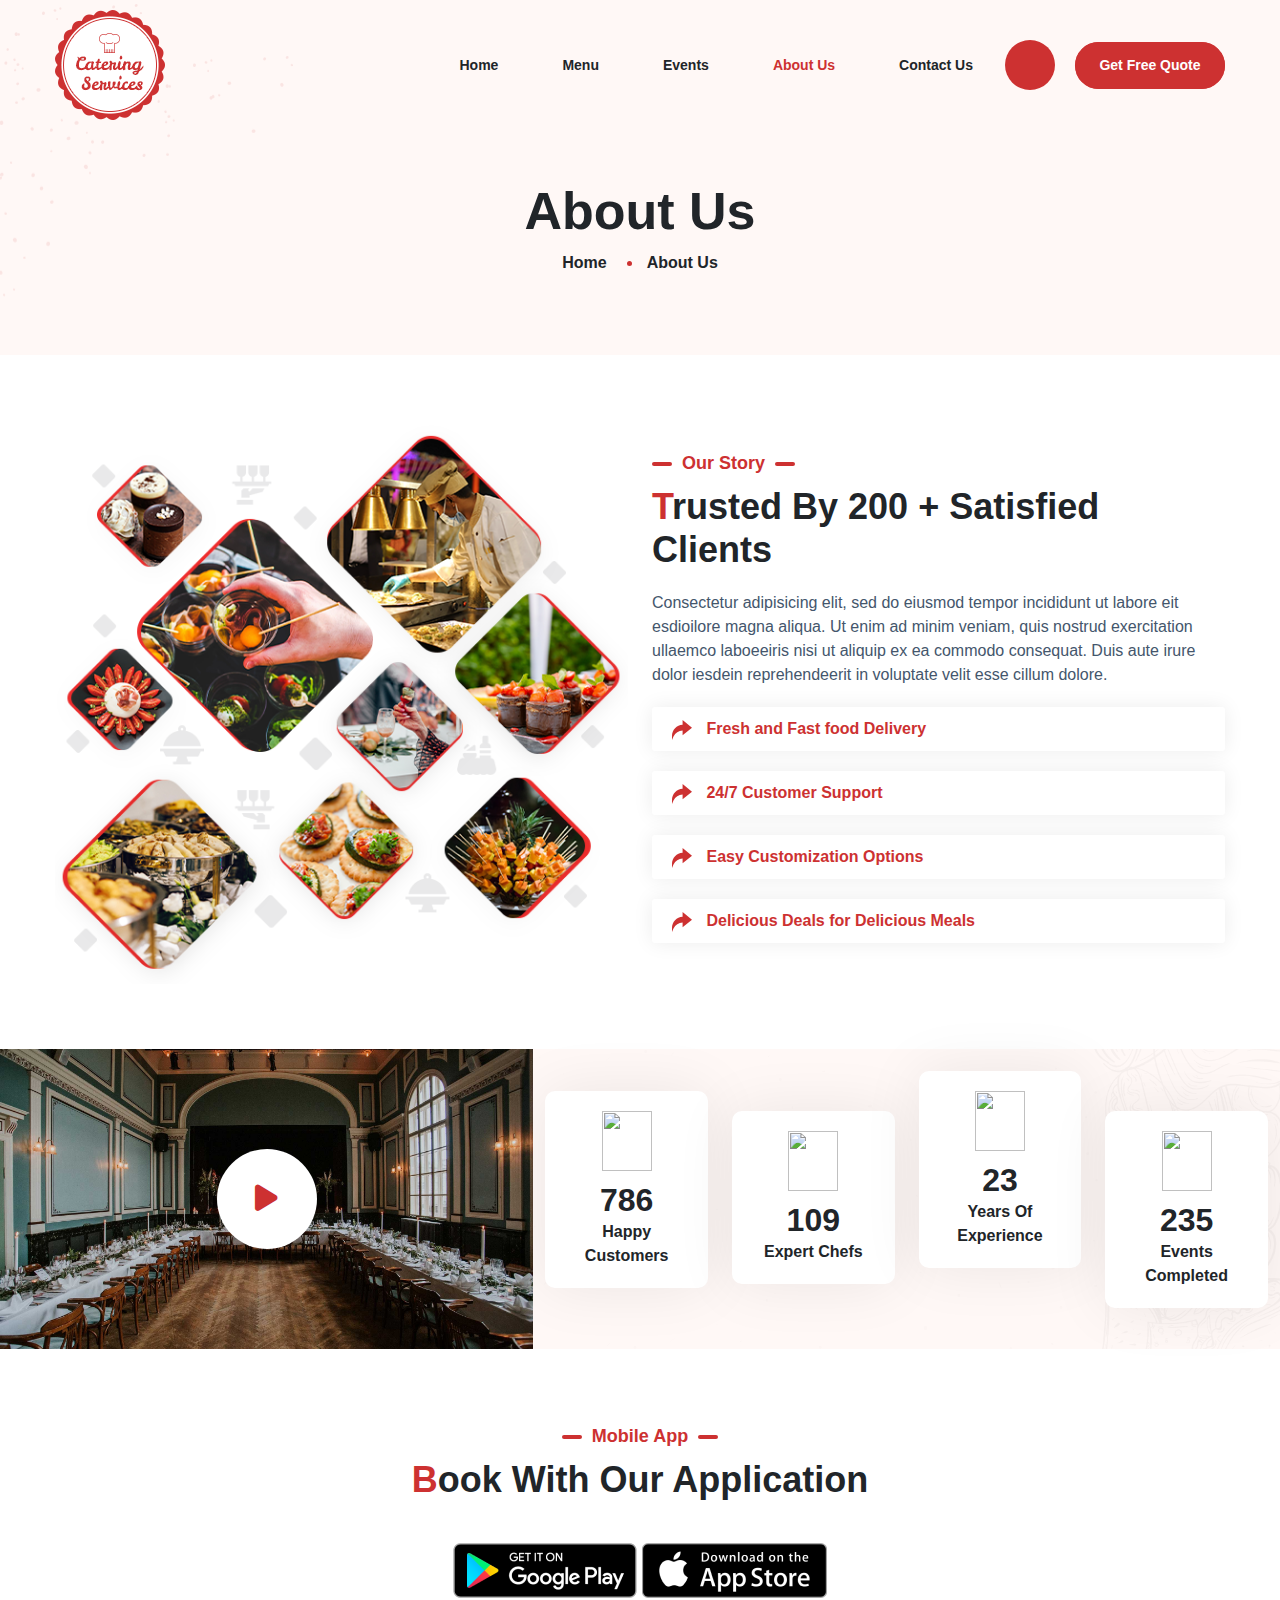
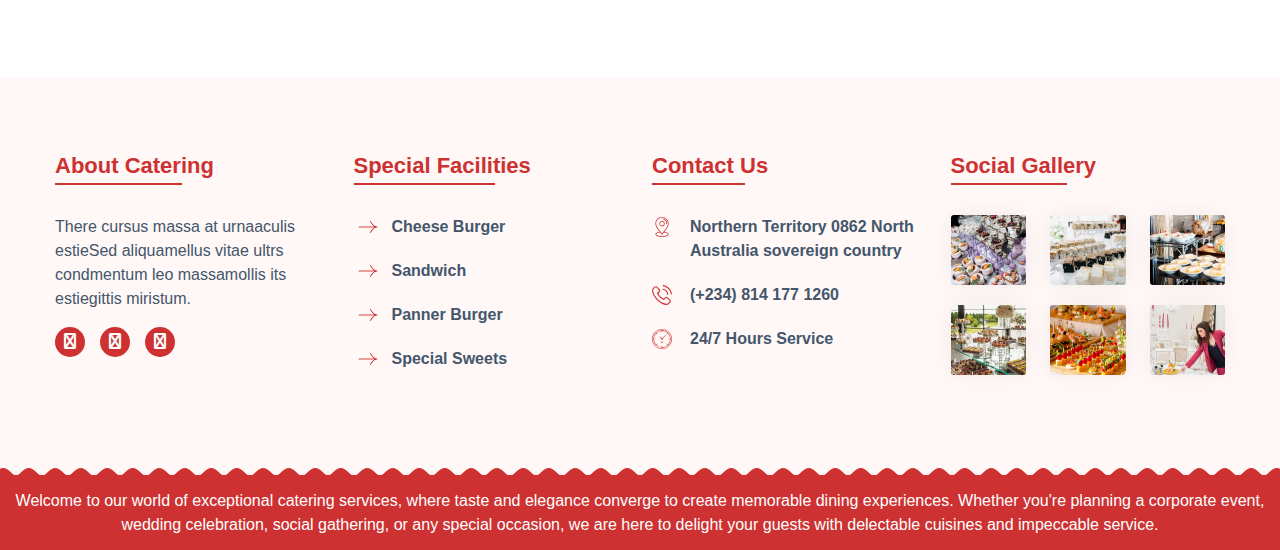
==== commit 8220ecbd: "updated pages" ====
--- a/about.html
+++ b/about.html
@@ -28,6 +28,10 @@
     <link rel="stylesheet" href="../assets/css/swiper.min.css" />
     <link rel="stylesheet" href="../assets/css/font.css" />
     <link rel="stylesheet" href="../assets/css/main-style.css" />
+    <link
+      rel="stylesheet"
+      href="https://cdnjs.cloudflare.com/ajax/libs/font-awesome/6.4.0/css/all.min.css"
+    />
 
     <link rel="stylesheet" id="color-change" type="text/css" href="#" />
 
@@ -105,7 +109,7 @@
                 <div class="menu-btn-wrap">
                   <a href="javascript:void(0);" class="search-btn">
                     <img
-                      src="../../../../../external.html?link=http://kamleshyadav.com/html/catering/catering/assets/images/main/search.svg"
+                      src="http://kamleshyadav.com/html/catering/catering/assets/images/main/search.svg"
                       alt=""
                     />
                   </a>
@@ -273,7 +277,7 @@
                         <div class="cat-counter-section-inner">
                           <span>
                             <img
-                              src="../../../../../external.html?link=http://kamleshyadav.com/html/catering/catering/assets/images/main/c1.svg"
+                              src="	http://kamleshyadav.com/html/catering/catering/assets/images/main/c1.svg"
                               alt=""
                             />
                           </span>
@@ -289,7 +293,7 @@
                         <div class="cat-counter-section-inner">
                           <span>
                             <img
-                              src="../../../../../external.html?link=http://kamleshyadav.com/html/catering/catering/assets/images/main/c2.svg"
+                              src="http://kamleshyadav.com/html/catering/catering/assets/images/main/c2.svg"
                               alt=""
                             />
                           </span>
@@ -305,7 +309,7 @@
                         <div class="cat-counter-section-inner">
                           <span>
                             <img
-                              src="../../../../../external.html?link=http://kamleshyadav.com/html/catering/catering/assets/images/main/c3.svg"
+                              src="http://kamleshyadav.com/html/catering/catering/assets/images/main/c3.svg"
                               alt=""
                             />
                           </span>
@@ -321,7 +325,7 @@
                         <div class="cat-counter-section-inner">
                           <span>
                             <img
-                              src="../../../../../external.html?link=http://kamleshyadav.com/html/catering/catering/assets/images/main/c4.svg"
+                              src="http://kamleshyadav.com/html/catering/catering/assets/images/main/c4.svg"
                               alt=""
                             />
                           </span>
@@ -624,7 +628,7 @@
                             </g>
                           </svg>
                         </span>
-                        <p>(+91) 9999 8888 666</p>
+                        <p>(+234) 814 177 1260</p>
                       </a>
                     </li>
 
@@ -736,7 +740,11 @@
       </div>
       <div class="cat-footer-copyright">
         <p>
-          Copyright &copy; 2021 Catering by Kamleshyadav. All Rights Reserved.
+          Welcome to our world of exceptional catering services, where taste and
+          elegance converge to create memorable dining experiences. Whether
+          you're planning a corporate event, wedding celebration, social
+          gathering, or any special occasion, we are here to delight your guests
+          with delectable cuisines and impeccable service.
         </p>
       </div>
     </footer>
